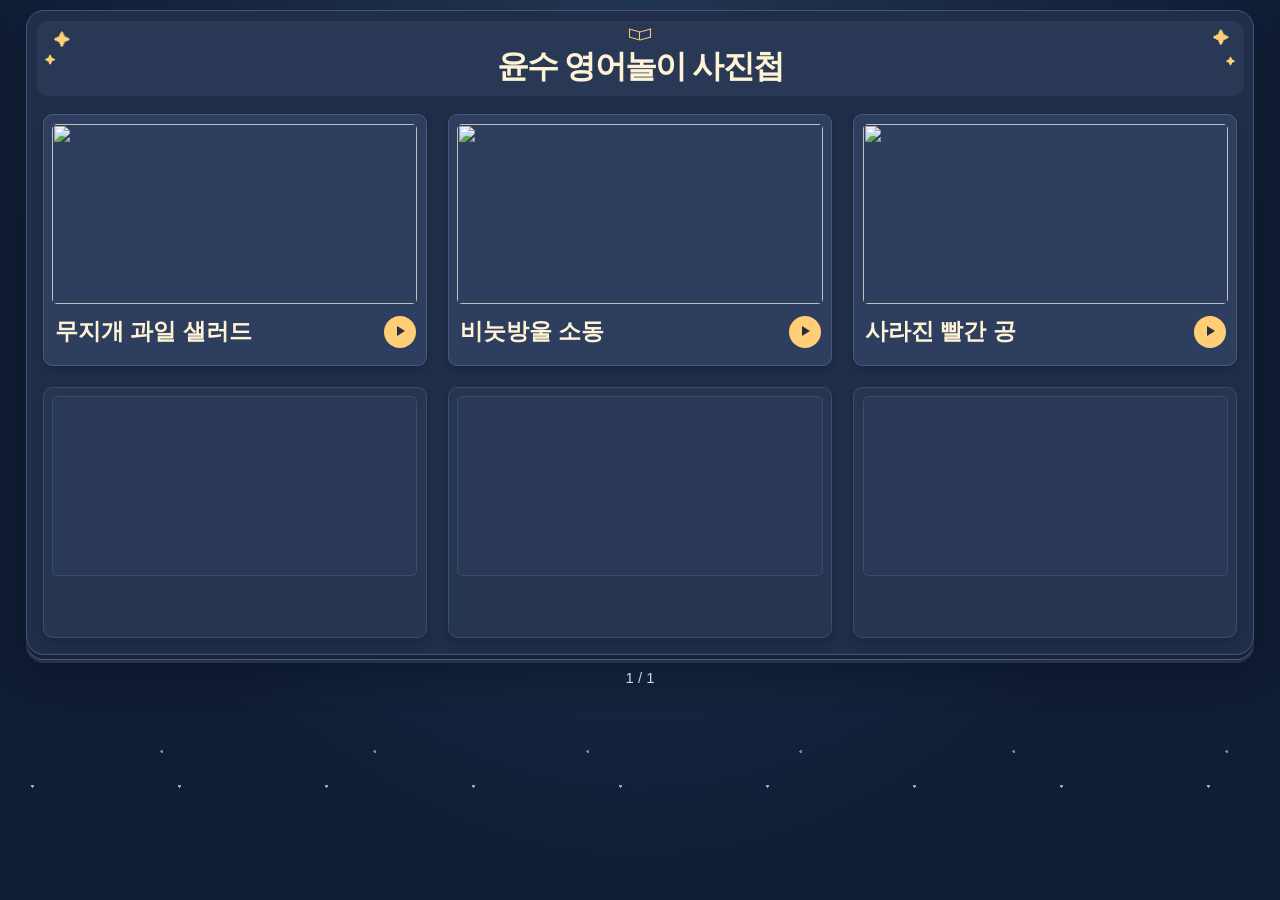
==== web/index.html @ 38b74164 "Stream 1080p album updates and record speech natively on Android" ====
<!doctype html>
<html lang="ko">
<head>
  <meta charset="utf-8">
  <meta name="viewport" content="width=device-width, initial-scale=1, viewport-fit=cover">
  <meta name="theme-color" content="#111d35">
  <title>윤수 영어놀이 사진첩</title>
  <link rel="stylesheet" href="album.css">
  <script defer src="album.js"></script>
</head>
<body>
  <main class="album">
    <div class="leaf">
      <header>
        <span class="star a" aria-hidden="true">✦</span>
        <span class="star b" aria-hidden="true">✦</span>
        <span class="star c" aria-hidden="true">✦</span>
        <span class="star d" aria-hidden="true">✦</span>
        <div class="book" aria-hidden="true"><i></i><i></i></div>
        <h1>윤수 영어놀이 사진첩</h1>
      </header>
      <div class="sheets" id="sheets" aria-label="사진첩 페이지"></div>
    </div>
    <nav class="pager" aria-label="사진첩 페이지 이동">
      <button id="previous" type="button" aria-label="이전 페이지" hidden>‹</button>
      <p id="counter" aria-live="polite"></p>
      <button id="next-page" type="button" aria-label="다음 페이지" hidden>›</button>
      <p class="swipe" id="swipe" hidden>옆으로 밀어서 넘겨요</p>
    </nav>
    <p id="update-note" role="status" hidden></p>
  </main>
</body>
</html>
---- web/album.css ----
/* Generated using AppDeploy UI skill */
:root {
  color-scheme: dark;
  font-family: Nunito, "Noto Sans KR", "Apple SD Gothic Neo", "Malgun Gothic", sans-serif;
  color: #fff3d5;
  background: #111d35;
  --night: #111d35;
  --paper: #212e49;
  --card: #2e3e5e;
  --edge: #435676;
  --gold: #ffce77;
  --muted: #c9d3ec;
}
* { box-sizing: border-box; }
[hidden] { display: none !important; }
body {
  margin: 0;
  min-height: 100vh;
  background:
    radial-gradient(1.5px 1.5px at 22% 16%, #91a5ce 95%, transparent 100%) 0 0/147px 189px,
    radial-gradient(1.5px 1.5px at 76% 74%, #6e83af 95%, transparent 100%) 0 0/213px 201px,
    radial-gradient(ellipse at 50% 6%, #233855, #111d35 70%);
}
.album {
  width: min(100%, 40rem);
  margin: 0 auto;
  padding: clamp(.7rem, 3vw, 1.45rem) clamp(.7rem, 3vw, 1.5rem) .7rem;
}
.leaf {
  background: var(--paper);
  border: 1px solid var(--edge);
  border-radius: 1.12rem;
  overflow: hidden;
  box-shadow: 0 4px #18223a, 0 5px #495a74, 0 8px #25334a, 0 20px 35px #03081555;
}
header {
  position: relative;
  margin: .62rem .62rem .12rem;
  padding: .78rem 1.45rem .88rem;
  background: #293855;
  border-radius: .7rem;
  text-align: center;
}
h1 {
  position: relative;
  margin: .5rem 0 0;
  font-weight: 850;
  font-size: clamp(1.12rem, 5.35vw, 2rem);
  letter-spacing: -.055em;
  line-height: 1.18;
}
.star { color: var(--gold); position: absolute; font-size: clamp(.65rem, 2.8vw, 1.05rem); }
.star.a { top: .64rem; left: 1.1rem; }
.star.b { top: 2.1rem; left: .55rem; font-size: .68rem; }
.star.c { top: .5rem; right: .85rem; }
.star.d { top: 2.2rem; right: .5rem; font-size: .6rem; }
.book { height: .75rem; display: flex; align-items: center; justify-content: center; }
.book i {
  display: block;
  height: .58rem;
  width: .67rem;
  border: 1.5px solid var(--gold);
  transform: skewY(15deg);
}
.book i+i { transform: skewY(-15deg); border-inline-start: 0; }
.sheets {
  display: flex;
  overflow-x: auto;
  scroll-snap-type: x mandatory;
  overscroll-behavior-x: contain;
  scrollbar-width: none;
}
.sheets::-webkit-scrollbar { display: none; }
.sheet {
  width: 100%;
  flex: 0 0 100%;
  scroll-snap-align: start;
  display: grid;
  grid-template-columns: repeat(2, minmax(0, 1fr));
  gap: clamp(.5rem, 2.4vw, .98rem);
  padding: .72rem .68rem .94rem;
}
.card {
  display: flex;
  flex-direction: column;
  min-width: 0;
  padding: .32rem;
  gap: .12rem;
  border-radius: .58rem;
  border: 1px solid #485a7a;
  background: var(--card);
  box-shadow: 0 4px 9px #0c152950;
  color: #fff3d5;
  text-decoration: none;
  -webkit-tap-highlight-color: transparent;
}
a.card:focus-visible, button:focus-visible { outline: 3px solid var(--gold); outline-offset: 2px; }
a.card:active { background: #425474; }
.card img, .empty div {
  display: block;
  width: 100%;
  aspect-ratio: 16 / 9;
  object-fit: cover;
  border-radius: .32rem;
}
.label {
  padding: .25rem .1rem .16rem .15rem;
  display: grid;
  grid-template-columns: minmax(0, 1fr) auto;
  align-items: center;
  gap: .25rem;
  font-size: clamp(.73rem, 3.35vw, 1.02rem);
  line-height: 1.18;
  font-weight: 800;
  word-break: keep-all;
  min-height: 2.38rem;
}
.play-icon {
  position: relative;
  border-radius: 100%;
  width: 1.48rem;
  height: 1.48rem;
  background: var(--gold);
}
.play-icon::after {
  content: "";
  position: absolute;
  left: 41%;
  top: 32%;
  border-block: .27rem solid transparent;
  border-inline-start: .41rem solid #232d45;
}
.empty { background: #263650; border-color: #3c4d6a; min-height: 100%; }
.empty div {
  background: #293957;
  border: 1px solid #3a4c6a;
}
.pager {
  display: grid;
  grid-template-columns: 3rem 1fr 3rem;
  grid-template-rows: minmax(1rem, auto);
  justify-items: center;
  align-items: center;
  margin: .65rem .5rem 0;
}
.pager button {
  width: 44px; height: 44px; border-radius: 50%;
  background: var(--gold); color: var(--night);
  border: 1px solid #8c6e45; font-size: 1.6rem;
  cursor: pointer;
}
.pager button:disabled { background: var(--card); color: var(--muted); border-color: var(--edge); cursor: default; }
#previous { grid-column: 1; grid-row: 1; }
#next-page { grid-column: 3; grid-row: 1; }
#counter { grid-column: 2; grid-row: 1; color: var(--muted); margin: .2rem 0; font-size: .93rem; }
.swipe { grid-column: 2; color: var(--muted); font-size: .8rem; margin: 0; text-align: center; }
.empty::after {
  content: "";
  min-height: 2.38rem;
}
/* On a tablet, let the six photos fill the page in either orientation. */
@media (min-width: 660px) {
  .album { width: min(100%, 80rem); padding: clamp(.85rem, 2vw, 2rem); }
  .sheet { padding: 1rem; gap: clamp(.75rem, 1.6vw, 1.5rem); }
  .card { padding: .55rem; }
  .label { font-size: clamp(1rem, 2.2vw, 1.46rem); min-height: 3.15rem; }
  .empty::after { min-height: 3.15rem; }
  .play-icon { width: 2rem; height: 2rem; }
  .play-icon::after { border-block-width: .36rem; border-inline-start-width: .56rem; }
}
@media (orientation: landscape) and (min-width: 660px) {
  .sheet { grid-template-columns: repeat(3,minmax(0,1fr)); }
  .album { width: min(100%, 92rem); padding: .6rem clamp(.6rem, 2vw, 1.65rem); }
  header { padding: .48rem 2rem .65rem; }
  .card img, .empty div { height: min(20dvh, 14rem); aspect-ratio: auto; }
  .pager { margin-top: .7rem; }
}
#update-note { color: var(--muted); min-height: 1rem; margin: .1rem 0; font-size: .81rem; text-align: center; }
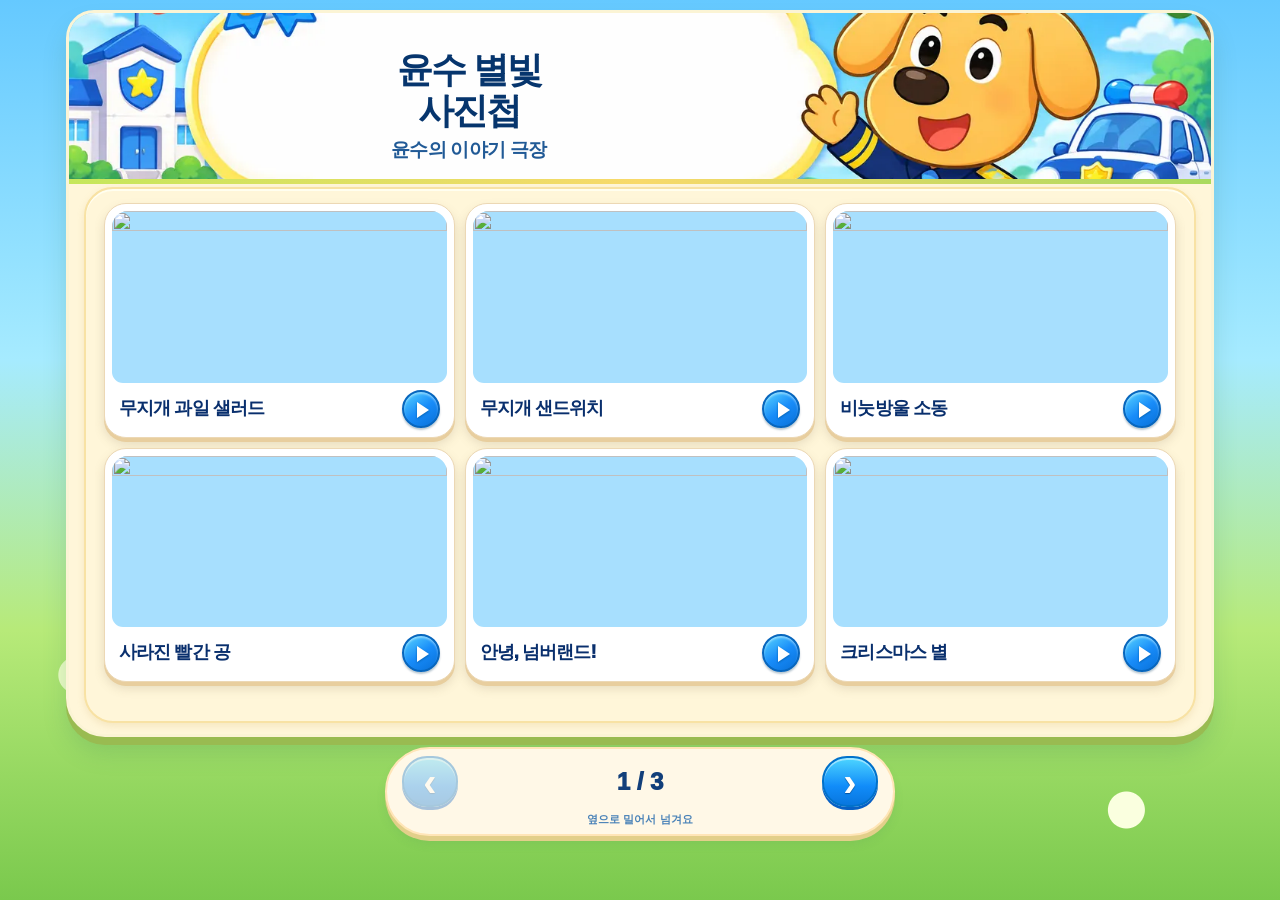
==== commit 98df343b: "Apply approved bright police-dog album UI, preserve existing video covers and episode links" ====
--- a/web/index.html
+++ b/web/index.html
@@ -2,24 +2,19 @@
 <html lang="ko">
 <head>
   <meta charset="utf-8">
-  <meta name="viewport" content="width=device-width, initial-scale=1, viewport-fit=cover">
-  <meta name="theme-color" content="#111d35">
-  <title>윤수 영어놀이 사진첩</title>
+  <meta name="viewport" content="width=device-width,initial-scale=1,viewport-fit=cover">
+  <meta name="theme-color" content="#75cef9">
+  <title>윤수 별빛 사진첩</title>
   <link rel="stylesheet" href="album.css">
   <script defer src="album.js"></script>
 </head>
 <body>
   <main class="album">
     <div class="leaf">
-      <header>
-        <span class="star a" aria-hidden="true">✦</span>
-        <span class="star b" aria-hidden="true">✦</span>
-        <span class="star c" aria-hidden="true">✦</span>
-        <span class="star d" aria-hidden="true">✦</span>
-        <div class="book" aria-hidden="true"><i></i><i></i></div>
-        <h1>윤수 영어놀이 사진첩</h1>
+      <header aria-label="윤수 별빛 사진첩">
+        <div class="brand-copy"><h1>윤수 별빛<br>사진첩</h1><span class="subline">윤수의 이야기 극장</span></div>
       </header>
-      <div class="sheets" id="sheets" aria-label="사진첩 페이지"></div>
+      <div class="board"><div class="sheets" id="sheets" aria-label="사진첩 페이지"></div></div>
     </div>
     <nav class="pager" aria-label="사진첩 페이지 이동">
       <button id="previous" type="button" aria-label="이전 페이지" hidden>‹</button>
--- a/web/album.css
+++ b/web/album.css
@@ -1,178 +1,130 @@
-/* Generated using AppDeploy UI skill */
+
+/* 윤수 별빛 사진첩 - 승인 시안 1, 기존 cover.jpg 그대로 사용 */
 :root {
-  color-scheme: dark;
-  font-family: Nunito, "Noto Sans KR", "Apple SD Gothic Neo", "Malgun Gothic", sans-serif;
-  color: #fff3d5;
-  background: #111d35;
-  --night: #111d35;
-  --paper: #212e49;
-  --card: #2e3e5e;
-  --edge: #435676;
-  --gold: #ffce77;
-  --muted: #c9d3ec;
+  font-family:"Pretendard","Noto Sans KR","Apple SD Gothic Neo","Malgun Gothic",sans-serif;
+  color:#0a3675; background:#80d6ff;
+  --blue:#0689ee; --blue-dark:#045ab9; --cream:#fff8df; --gold:#ffc647;
 }
-* { box-sizing: border-box; }
-[hidden] { display: none !important; }
+* { box-sizing:border-box; }
+[hidden] {display:none!important;}
+html {background:#75cef9;}
 body {
-  margin: 0;
-  min-height: 100vh;
+  margin:0; min-height:100dvh;
   background:
-    radial-gradient(1.5px 1.5px at 22% 16%, #91a5ce 95%, transparent 100%) 0 0/147px 189px,
-    radial-gradient(1.5px 1.5px at 76% 74%, #6e83af 95%, transparent 100%) 0 0/213px 201px,
-    radial-gradient(ellipse at 50% 6%, #233855, #111d35 70%);
+    radial-gradient(circle at 6% 75%,#e9fbc3 0 18px,transparent 19px),
+    radial-gradient(circle at 88% 90%,#faffdf 0 18px,transparent 19px),
+    linear-gradient(to bottom,#65c9ff 0%,#a6ebff 40%,#b7ea79 70%,#7ac94d 100%);
+  background-attachment:fixed;
 }
-.album {
-  width: min(100%, 40rem);
-  margin: 0 auto;
-  padding: clamp(.7rem, 3vw, 1.45rem) clamp(.7rem, 3vw, 1.5rem) .7rem;
-}
+.album { width:min(100%,680px); margin:auto; padding:12px 10px 18px; }
 .leaf {
-  background: var(--paper);
-  border: 1px solid var(--edge);
-  border-radius: 1.12rem;
-  overflow: hidden;
-  box-shadow: 0 4px #18223a, 0 5px #495a74, 0 8px #25334a, 0 20px 35px #03081555;
+  overflow:hidden;
+  border-radius:27px 27px 38px 38px;
+  border:3px solid #fbf4d5;
+  box-shadow:0 8px 0 #99bb51,0 16px 23px #367d5b33;
+  background:#fff6d9;
 }
 header {
-  position: relative;
-  margin: .62rem .62rem .12rem;
-  padding: .78rem 1.45rem .88rem;
-  background: #293855;
-  border-radius: .7rem;
-  text-align: center;
+  position:relative; height:clamp(153px,44vw,252px);
+  background-color:#72cdff;
+  background-image:url("[data-uri]");
+  background-repeat:no-repeat; background-position:center 53%; background-size:cover;
+  isolation:isolate;
 }
-h1 {
-  position: relative;
-  margin: .5rem 0 0;
-  font-weight: 850;
-  font-size: clamp(1.12rem, 5.35vw, 2rem);
-  letter-spacing: -.055em;
-  line-height: 1.18;
+header::after {
+  content:""; position:absolute; inset:auto 0 0; height:5px;
+  background:linear-gradient(90deg,#c5e75b,#f8d96a,#a9da5e);
 }
-.star { color: var(--gold); position: absolute; font-size: clamp(.65rem, 2.8vw, 1.05rem); }
-.star.a { top: .64rem; left: 1.1rem; }
-.star.b { top: 2.1rem; left: .55rem; font-size: .68rem; }
-.star.c { top: .5rem; right: .85rem; }
-.star.d { top: 2.2rem; right: .5rem; font-size: .6rem; }
-.book { height: .75rem; display: flex; align-items: center; justify-content: center; }
-.book i {
-  display: block;
-  height: .58rem;
-  width: .67rem;
-  border: 1.5px solid var(--gold);
-  transform: skewY(15deg);
+header .brand-copy {
+  position:absolute; left:7%; width:60%; top:41%; transform:translateY(-38%);
+  text-align:center;
 }
-.book i+i { transform: skewY(-15deg); border-inline-start: 0; }
-.sheets {
-  display: flex;
-  overflow-x: auto;
-  scroll-snap-type: x mandatory;
-  overscroll-behavior-x: contain;
-  scrollbar-width: none;
+h1 { margin:0; letter-spacing:-.055em; font-size:clamp(19px,5.15vw,35px);
+  line-height:1.14; color:#06356d; font-weight:950;
+  text-shadow:0 2px 0 #ffffffa8; word-break:keep-all;
 }
-.sheets::-webkit-scrollbar { display: none; }
-.sheet {
-  width: 100%;
-  flex: 0 0 100%;
-  scroll-snap-align: start;
-  display: grid;
-  grid-template-columns: repeat(2, minmax(0, 1fr));
-  gap: clamp(.5rem, 2.4vw, .98rem);
-  padding: .72rem .68rem .94rem;
+.subline {display:block; color:#215a96; font-weight:850; font-size:clamp(10px,2.3vw,17px); margin-top:6px; letter-spacing:-.04em;}
+.board {
+  background:#fff6d9;
+  border:2px solid #f8e2a4;
+  border-radius:29px;
+  margin:5px 7px 7px; padding:7px;
+  box-shadow: inset 0 2px 0 #fffef0, 0 3px 7px #cfaf6536;
 }
-.card {
-  display: flex;
-  flex-direction: column;
-  min-width: 0;
-  padding: .32rem;
-  gap: .12rem;
-  border-radius: .58rem;
-  border: 1px solid #485a7a;
-  background: var(--card);
-  box-shadow: 0 4px 9px #0c152950;
-  color: #fff3d5;
-  text-decoration: none;
-  -webkit-tap-highlight-color: transparent;
+.sheets {display:flex; overflow-x:auto; scroll-snap-type:x mandatory;
+  overscroll-behavior-x:contain; scrollbar-width:none; -webkit-overflow-scrolling:touch;
 }
-a.card:focus-visible, button:focus-visible { outline: 3px solid var(--gold); outline-offset: 2px; }
-a.card:active { background: #425474; }
-.card img, .empty div {
-  display: block;
-  width: 100%;
-  aspect-ratio: 16 / 9;
-  object-fit: cover;
-  border-radius: .32rem;
+.sheets::-webkit-scrollbar {display:none;}
+.sheet { width:100%; flex:0 0 100%; scroll-snap-align:start;
+  display:grid; grid-template-columns:repeat(2,minmax(0,1fr));
+  gap:10px; padding:6px 4px 10px; align-content:start;
 }
-.label {
-  padding: .25rem .1rem .16rem .15rem;
-  display: grid;
-  grid-template-columns: minmax(0, 1fr) auto;
-  align-items: center;
-  gap: .25rem;
-  font-size: clamp(.73rem, 3.35vw, 1.02rem);
-  line-height: 1.18;
-  font-weight: 800;
-  word-break: keep-all;
-  min-height: 2.38rem;
+.card { min-width:0; display:flex; flex-direction:column; overflow:hidden;
+  text-decoration:none; background:#fff; color:#092f6d;
+  padding:5px; border:1px solid #ecd8b5; border-radius:20px;
+  box-shadow:0 4px 0 #e8ce9e,0 6px 11px #796a4c33;
+  -webkit-tap-highlight-color:transparent;
 }
-.play-icon {
-  position: relative;
-  border-radius: 100%;
-  width: 1.48rem;
-  height: 1.48rem;
-  background: var(--gold);
+.card:active { transform:translateY(2px); box-shadow:0 2px 0 #e8ce9e; }
+.card:focus-visible, .pager button:focus-visible {outline:3px solid #087cf1; outline-offset:3px;}
+.card img,.card .missing { width:100%; aspect-ratio:16/9; object-fit:cover;
+  border-radius:15px 15px 10px 10px; display:block; background:#a7dffe;
 }
-.play-icon::after {
-  content: "";
-  position: absolute;
-  left: 41%;
-  top: 32%;
-  border-block: .27rem solid transparent;
-  border-inline-start: .41rem solid #232d45;
+.label { display:grid; grid-template-columns:minmax(0,1fr) 31px;
+  align-items:center; min-height:42px; gap:3px; padding:3px 0 0 3px;
+  font-weight:950; line-height:1.2; font-size:clamp(12px,3.5vw,17px);
+  letter-spacing:-.05em; word-break:keep-all;
 }
-.empty { background: #263650; border-color: #3c4d6a; min-height: 100%; }
-.empty div {
-  background: #293957;
-  border: 1px solid #3a4c6a;
+.label span:first-child {display:block; overflow-wrap:anywhere;}
+.play-icon { width:30px; height:30px; display:block; border-radius:100%; position:relative;
+  background:linear-gradient(145deg,#59d5ff 0%,#188cf9 52%,#0870d8 100%);
+  border:2px solid #0866bd; box-shadow:0 2px 2px #00375d48,inset 0 2px 2px #e2faff75;
 }
-.pager {
-  display: grid;
-  grid-template-columns: 3rem 1fr 3rem;
-  grid-template-rows: minmax(1rem, auto);
-  justify-items: center;
-  align-items: center;
-  margin: .65rem .5rem 0;
+.play-icon::after {content:""; position:absolute; left:40%; top:30%;
+  border-top:6px solid transparent; border-bottom:6px solid transparent;
+  border-left:9px solid white; filter:drop-shadow(0 1px 1px #0361b1);
 }
-.pager button {
-  width: 44px; height: 44px; border-radius: 50%;
-  background: var(--gold); color: var(--night);
-  border: 1px solid #8c6e45; font-size: 1.6rem;
-  cursor: pointer;
+.card.empty {background:#fff9e7; border:2px dashed #eccb88; box-shadow:none; opacity:.65;}
+.card.empty>div {width:100%; aspect-ratio:16/9; border-radius:14px;
+  background:repeating-linear-gradient(-45deg,#faefd1 0 12px,#fff9e5 12px 24px);
 }
-.pager button:disabled { background: var(--card); color: var(--muted); border-color: var(--edge); cursor: default; }
-#previous { grid-column: 1; grid-row: 1; }
-#next-page { grid-column: 3; grid-row: 1; }
-#counter { grid-column: 2; grid-row: 1; color: var(--muted); margin: .2rem 0; font-size: .93rem; }
-.swipe { grid-column: 2; color: var(--muted); font-size: .8rem; margin: 0; text-align: center; }
-.empty::after {
-  content: "";
-  min-height: 2.38rem;
+.card.empty::after {content:"새로운 이야기 준비 중"; color:#ac8952; text-align:center;
+  font-size:clamp(10px,2.6vw,15px); font-weight:750; min-height:42px; display:grid; place-items:center;
 }
-/* On a tablet, let the six photos fill the page in either orientation. */
-@media (min-width: 660px) {
-  .album { width: min(100%, 80rem); padding: clamp(.85rem, 2vw, 2rem); }
-  .sheet { padding: 1rem; gap: clamp(.75rem, 1.6vw, 1.5rem); }
-  .card { padding: .55rem; }
-  .label { font-size: clamp(1rem, 2.2vw, 1.46rem); min-height: 3.15rem; }
-  .empty::after { min-height: 3.15rem; }
-  .play-icon { width: 2rem; height: 2rem; }
-  .play-icon::after { border-block-width: .36rem; border-inline-start-width: .56rem; }
+.pager {display:grid; grid-template-columns:70px 1fr 70px; align-items:center; justify-items:center;
+  max-width:510px; margin:13px auto 0; padding:7px 8px;
+  background:#fff8e7; border:2px solid #ffe5b7; border-radius:999px;
+  box-shadow:0 5px 0 #e2cf8a,0 8px 10px #4f8e5b24;
 }
-@media (orientation: landscape) and (min-width: 660px) {
-  .sheet { grid-template-columns: repeat(3,minmax(0,1fr)); }
-  .album { width: min(100%, 92rem); padding: .6rem clamp(.6rem, 2vw, 1.65rem); }
-  header { padding: .48rem 2rem .65rem; }
-  .card img, .empty div { height: min(20dvh, 14rem); aspect-ratio: auto; }
-  .pager { margin-top: .7rem; }
+.pager button { width:56px;height:51px; border-radius:25px; border:2px solid #0071cb;
+  background:linear-gradient(#4dd5ff,#118cf9 60%,#0876de);
+  color:white; font-size:40px; font-weight:900; line-height:.7;
+  cursor:pointer; box-shadow:inset 0 2px #ffffff75,0 3px 0 #0760c5;
+  text-shadow:0 1px 1px #07549d;
 }
-#update-note { color: var(--muted); min-height: 1rem; margin: .1rem 0; font-size: .81rem; text-align: center; }
+.pager button:disabled {opacity:.35; cursor:default;}
+#previous{grid-column:1;grid-row:1;} #next-page{grid-column:3;grid-row:1;}
+#counter {grid-column:2;grid-row:1; color:#123f7a; font-weight:950;
+  font-size:clamp(17px,4.2vw,24px); margin:0;}
+.swipe {grid-column:2;grid-row:2; color:#4b83b8; font-size:11px; margin:5px 0 0; font-weight:750;}
+#update-note {margin:8px auto; font-size:13px; text-align:center; color:#124f88;}
+@media(min-width:660px){
+ .album{width:min(100%,1180px);padding:10px 16px 18px;}
+ .leaf{border-radius:28px 28px 39px 39px;}
+ header{height:clamp(174px,21vw,265px);background-position:center 53%;}
+ header .brand-copy {left:9%; width:53%;top:42%;}
+ h1{font-size:clamp(27px,3.8vw,46px);} .subline{font-size:clamp(13px,1.5vw,20px);}
+ .sheet{gap:clamp(10px,1.25vw,18px);padding:9px;}
+ .board{margin:5px 15px 11px;padding:8px 12px;}
+ .card{padding:7px;border-radius:22px;} .card img{border-radius:16px 16px 11px 11px;}
+ .label{min-height:49px;grid-template-columns:minmax(0,1fr) 42px;font-size:clamp(15px,1.8vw,21px);padding:7px 3px 2px 7px;}
+ .play-icon{width:38px;height:38px;} .play-icon::after{border-top-width:8px;border-bottom-width:8px;border-left-width:12px;}
+}
+@media(min-width:660px) and (orientation:landscape){
+ header{height:clamp(120px,19dvh,190px);background-position:center 54%;}
+ header .brand-copy{left:9%;width:52%;top:46%;} h1{font-size:clamp(25px,3vw,36px);}
+ .sheet{grid-template-columns:repeat(3,minmax(0,1fr));gap:10px;}
+ .card img{aspect-ratio:16/8.2;} .label{min-height:36px;font-size:clamp(14px,1.5vw,18px);}
+ .board{padding:5px 9px;margin-top:3px;} .pager{margin-top:10px;}
+}
+@media(prefers-reduced-motion:reduce){*{scroll-behavior:auto!important;transition:none!important;}}
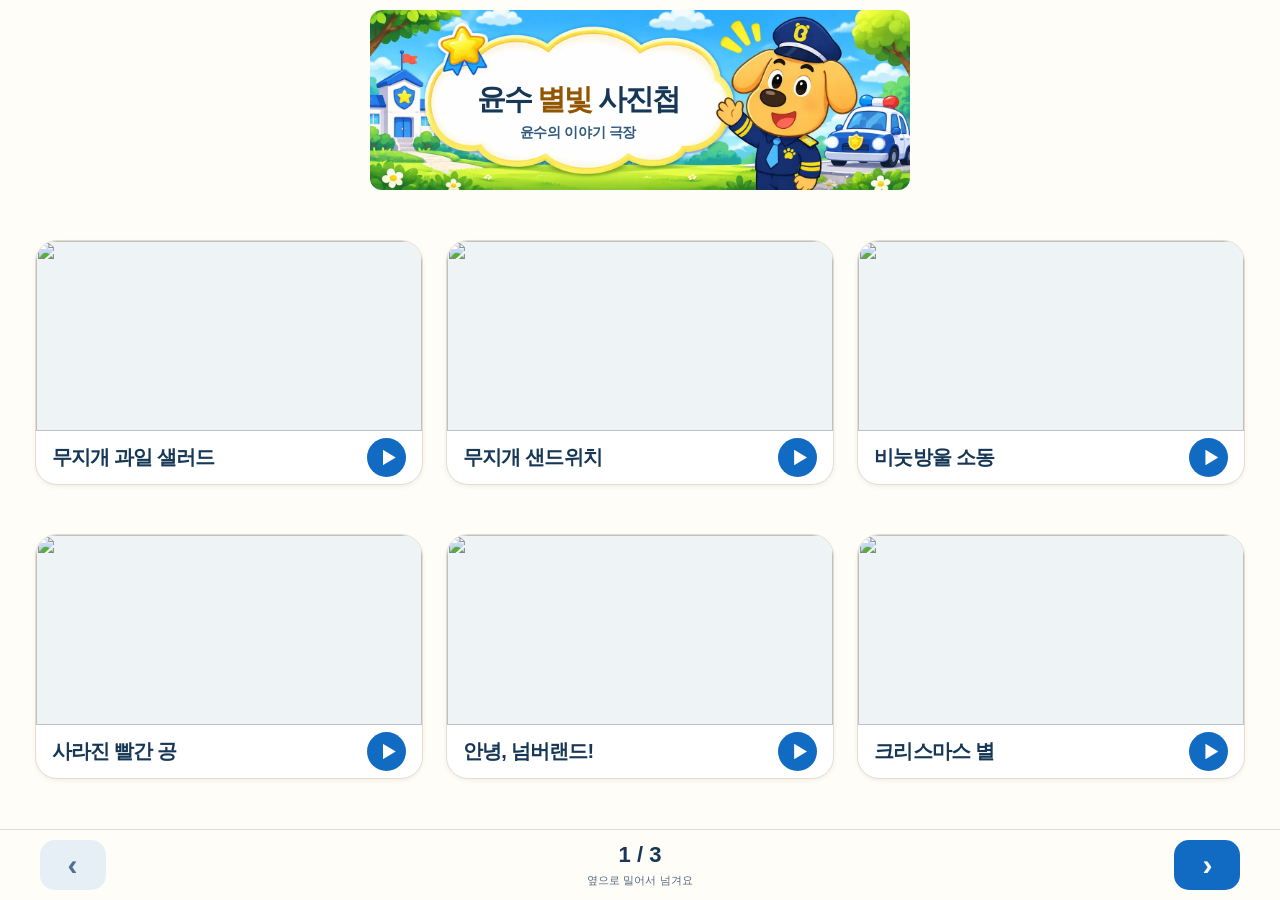
==== commit 20d199cc: "Polish full-screen album and serve the uncropped banner in the Android content bundle" ====
--- a/web/index.html
+++ b/web/index.html
@@ -3,7 +3,7 @@
 <head>
   <meta charset="utf-8">
   <meta name="viewport" content="width=device-width,initial-scale=1,viewport-fit=cover">
-  <meta name="theme-color" content="#75cef9">
+  <meta name="theme-color" content="#fffdf7">
   <title>윤수 별빛 사진첩</title>
   <link rel="stylesheet" href="album.css">
   <script defer src="album.js"></script>
@@ -12,7 +12,13 @@
   <main class="album">
     <div class="leaf">
       <header aria-label="윤수 별빛 사진첩">
-        <div class="brand-copy"><h1>윤수 별빛<br>사진첩</h1><span class="subline">윤수의 이야기 극장</span></div>
+        <div class="banner">
+          <img src="album-banner.jpg" alt="" width="1500" height="500">
+          <div class="brand-copy">
+            <h1>윤수 <em>별빛</em> 사진첩</h1>
+            <span class="subline">윤수의 이야기 극장</span>
+          </div>
+        </div>
       </header>
       <div class="board"><div class="sheets" id="sheets" aria-label="사진첩 페이지"></div></div>
     </div>
--- a/web/album.css
+++ b/web/album.css
@@ -1,130 +1,186 @@
+/* Generated using AppDeploy UI skill */
+:root {
+  font-family: "Noto Sans KR", "Noto Sans CJK KR", "Apple SD Gothic Neo", sans-serif;
+  color: #163755;
+  background: #fffdf7;
+  --paper: #fffdf7;
+  --ink: #163755;
+  --blue: #126bc2;
+  --line: #e4ddcf;
+  --gutter: clamp(12px, 2.7vw, 36px);
+}
+* { box-sizing: border-box; }
+[hidden] { display: none !important; }
+body { margin: 0; }
+.album {
+  display: flex;
+  flex-direction: column;
+  width: 100%;
+  min-height: 100vh;
+  min-height: 100dvh;
+}
+.leaf { flex: 1; display: flex; flex-direction: column; min-width: 0; }
+header { padding: 10px var(--gutter) 0; }
+.banner {
+  position: relative;
+  width: min(100%, 900px);
+  margin-inline: auto;
+  container-type: inline-size;
+}
+.banner img { display: block; width: 100%; height: auto; border-radius: 12px; }
+.brand-copy {
+  position: absolute;
+  inset: 29% auto 15% 12%;
+  width: 53%;
+  display: grid;
+  place-content: center;
+  text-align: center;
+}
+h1 {
+  margin: 0;
+  color: var(--ink);
+  font-size: clamp(15px, 4.55vw, 36px);
+  font-size: clamp(13px, 5.4cqw, 42px);
+  font-weight: 850;
+  letter-spacing: -.065em;
+  line-height: 1.16;
+  white-space: nowrap;
+}
+h1 em { color: #925500; font-style: normal; }
+.subline {
+  margin-top: clamp(2px, 1.2cqw, 10px);
+  color: #325a7e;
+  font-size: clamp(9px, 2.65cqw, 20px);
+  font-weight: 650;
+  letter-spacing: -.025em;
+  white-space: nowrap;
+}
+.board {
+  flex: 1;
+  display: flex;
+  min-width: 0;
+  border-bottom: 1px solid var(--line);
+}
+.sheets {
+  width: 100%;
+  display: flex;
+  overflow-x: auto;
+  scroll-snap-type: x mandatory;
+  overscroll-behavior-x: contain;
+  scrollbar-width: none;
+}
+.sheets::-webkit-scrollbar { display: none; }
+.sheet {
+  flex: 0 0 100%;
+  min-width: 0;
+  scroll-snap-align: start;
+  display: grid;
+  grid-template-columns: repeat(2, minmax(0, 1fr));
+  gap: clamp(10px, 2.4vw, 22px);
+  align-content: space-evenly;
+  padding: clamp(15px, 2.6vw, 30px) var(--gutter);
+}
+.card {
+  min-width: 0;
+  overflow: hidden;
+  display: flex;
+  flex-direction: column;
+  justify-content: flex-start;
+  text-decoration: none;
+  color: var(--ink);
+  background: #fff;
+  border: 1px solid var(--line);
+  border-radius: clamp(12px, 2.3vw, 22px);
+  box-shadow: 0 2px 4px #36301b10;
+  -webkit-tap-highlight-color: transparent;
+}
+a.card:active { background: #edf5fc; }
+a.card:focus-visible, .pager button:focus-visible { outline: 3px solid #1f79d0; outline-offset: 2px; }
+.card img, .empty > div {
+  width: 100%;
+  aspect-ratio: 16/9;
+  display: block;
+  object-fit: contain;
+  background: #eef3f5;
+}
+.label {
+  display: grid;
+  grid-template-columns: minmax(0, 1fr) auto;
+  align-items: center;
+  min-height: clamp(51px, 8.1vw, 65px);
+  gap: 7px;
+  padding: 7px clamp(7px, 1.35vw, 16px);
+  font-size: clamp(12px, 3.48vw, 21px);
+  font-weight: 750;
+  line-height: 1.29;
+  letter-spacing: -.04em;
+  word-break: keep-all;
+  overflow-wrap: anywhere;
+}
+.play-icon {
+  position: relative;
+  width: clamp(27px, 7.25vw, 39px);
+  aspect-ratio: 1;
+  border-radius: 50%;
+  background: var(--blue);
+}
+.play-icon::after {
+  content: "";
+  position: absolute;
+  top: 30%;
+  left: 41%;
+  width: 33%;
+  height: 40%;
+  clip-path: polygon(0 0, 100% 50%, 0 100%);
+  background: #fff;
+}
+.card.empty {
+  background: #fcf8ef;
+  border: 1px dashed #e2d9c8;
+  box-shadow: none;
+}
+.card.empty > div { background: transparent; }
+.card.empty::after { content: ""; min-height: clamp(51px, 8.1vw, 65px); }
+.pager {
+  width: 100%;
+  margin: 0;
+  padding: 10px var(--gutter) max(10px, env(safe-area-inset-bottom));
+  display: grid;
+  grid-template-columns: 62px 1fr 62px;
+  align-items: center;
+  justify-items: center;
+}
+.pager button {
+  width: 58px;
+  height: 50px;
+  border: 0;
+  border-radius: 15px;
+  background: var(--blue);
+  color: #fff;
+  font: 700 30px/1 "Noto Sans CJK KR", sans-serif;
+  cursor: pointer;
+}
+.pager button:disabled { background: #e7eff6; color: #507092; cursor: default; }
+#previous { grid-column: 1; grid-row: 1 / 3; }
+#next-page { grid-column: 3; grid-row: 1 / 3; }
+#counter { grid-column: 2; grid-row: 1; margin: 0; font-size: clamp(16px, 3vw, 22px); font-weight: 800; }
+.swipe { grid-column: 2; grid-row: 2; margin: 1px 0 0; color: #526b80; font-size: 11px; }
+#update-note { margin: 0 0 8px; text-align: center; font-size: 13px; color: #23496b; }
 
-/* 윤수 별빛 사진첩 - 승인 시안 1, 기존 cover.jpg 그대로 사용 */
-:root {
-  font-family:"Pretendard","Noto Sans KR","Apple SD Gothic Neo","Malgun Gothic",sans-serif;
-  color:#0a3675; background:#80d6ff;
-  --blue:#0689ee; --blue-dark:#045ab9; --cream:#fff8df; --gold:#ffc647;
+@media (min-width: 660px) {
+  .pager { grid-template-columns: 76px 1fr 76px; }
+  .pager button { width: 66px; }
 }
-* { box-sizing:border-box; }
-[hidden] {display:none!important;}
-html {background:#75cef9;}
-body {
-  margin:0; min-height:100dvh;
-  background:
-    radial-gradient(circle at 6% 75%,#e9fbc3 0 18px,transparent 19px),
-    radial-gradient(circle at 88% 90%,#faffdf 0 18px,transparent 19px),
-    linear-gradient(to bottom,#65c9ff 0%,#a6ebff 40%,#b7ea79 70%,#7ac94d 100%);
-  background-attachment:fixed;
+@media (min-width: 660px) and (orientation: landscape) {
+  .banner { width: min(100%, 540px, 67dvh); }
+  .sheet {
+    grid-template-columns: repeat(3, minmax(0, 1fr));
+    gap: 12px clamp(12px, 2vw, 23px);
+    align-content: space-evenly;
+    padding-top: 13px;
+    padding-bottom: 13px;
+  }
+  .card img, .empty > div { height: clamp(85px, calc((100dvh - 340px)/2), 190px); aspect-ratio: auto; }
+  .label, .card.empty::after { min-height: 49px; }
+  .label { font-size: clamp(14px, 1.75vw, 20px); }
 }
-.album { width:min(100%,680px); margin:auto; padding:12px 10px 18px; }
-.leaf {
-  overflow:hidden;
-  border-radius:27px 27px 38px 38px;
-  border:3px solid #fbf4d5;
-  box-shadow:0 8px 0 #99bb51,0 16px 23px #367d5b33;
-  background:#fff6d9;
-}
-header {
-  position:relative; height:clamp(153px,44vw,252px);
-  background-color:#72cdff;
-  background-image:url("[data-uri]");
-  background-repeat:no-repeat; background-position:center 53%; background-size:cover;
-  isolation:isolate;
-}
-header::after {
-  content:""; position:absolute; inset:auto 0 0; height:5px;
-  background:linear-gradient(90deg,#c5e75b,#f8d96a,#a9da5e);
-}
-header .brand-copy {
-  position:absolute; left:7%; width:60%; top:41%; transform:translateY(-38%);
-  text-align:center;
-}
-h1 { margin:0; letter-spacing:-.055em; font-size:clamp(19px,5.15vw,35px);
-  line-height:1.14; color:#06356d; font-weight:950;
-  text-shadow:0 2px 0 #ffffffa8; word-break:keep-all;
-}
-.subline {display:block; color:#215a96; font-weight:850; font-size:clamp(10px,2.3vw,17px); margin-top:6px; letter-spacing:-.04em;}
-.board {
-  background:#fff6d9;
-  border:2px solid #f8e2a4;
-  border-radius:29px;
-  margin:5px 7px 7px; padding:7px;
-  box-shadow: inset 0 2px 0 #fffef0, 0 3px 7px #cfaf6536;
-}
-.sheets {display:flex; overflow-x:auto; scroll-snap-type:x mandatory;
-  overscroll-behavior-x:contain; scrollbar-width:none; -webkit-overflow-scrolling:touch;
-}
-.sheets::-webkit-scrollbar {display:none;}
-.sheet { width:100%; flex:0 0 100%; scroll-snap-align:start;
-  display:grid; grid-template-columns:repeat(2,minmax(0,1fr));
-  gap:10px; padding:6px 4px 10px; align-content:start;
-}
-.card { min-width:0; display:flex; flex-direction:column; overflow:hidden;
-  text-decoration:none; background:#fff; color:#092f6d;
-  padding:5px; border:1px solid #ecd8b5; border-radius:20px;
-  box-shadow:0 4px 0 #e8ce9e,0 6px 11px #796a4c33;
-  -webkit-tap-highlight-color:transparent;
-}
-.card:active { transform:translateY(2px); box-shadow:0 2px 0 #e8ce9e; }
-.card:focus-visible, .pager button:focus-visible {outline:3px solid #087cf1; outline-offset:3px;}
-.card img,.card .missing { width:100%; aspect-ratio:16/9; object-fit:cover;
-  border-radius:15px 15px 10px 10px; display:block; background:#a7dffe;
-}
-.label { display:grid; grid-template-columns:minmax(0,1fr) 31px;
-  align-items:center; min-height:42px; gap:3px; padding:3px 0 0 3px;
-  font-weight:950; line-height:1.2; font-size:clamp(12px,3.5vw,17px);
-  letter-spacing:-.05em; word-break:keep-all;
-}
-.label span:first-child {display:block; overflow-wrap:anywhere;}
-.play-icon { width:30px; height:30px; display:block; border-radius:100%; position:relative;
-  background:linear-gradient(145deg,#59d5ff 0%,#188cf9 52%,#0870d8 100%);
-  border:2px solid #0866bd; box-shadow:0 2px 2px #00375d48,inset 0 2px 2px #e2faff75;
-}
-.play-icon::after {content:""; position:absolute; left:40%; top:30%;
-  border-top:6px solid transparent; border-bottom:6px solid transparent;
-  border-left:9px solid white; filter:drop-shadow(0 1px 1px #0361b1);
-}
-.card.empty {background:#fff9e7; border:2px dashed #eccb88; box-shadow:none; opacity:.65;}
-.card.empty>div {width:100%; aspect-ratio:16/9; border-radius:14px;
-  background:repeating-linear-gradient(-45deg,#faefd1 0 12px,#fff9e5 12px 24px);
-}
-.card.empty::after {content:"새로운 이야기 준비 중"; color:#ac8952; text-align:center;
-  font-size:clamp(10px,2.6vw,15px); font-weight:750; min-height:42px; display:grid; place-items:center;
-}
-.pager {display:grid; grid-template-columns:70px 1fr 70px; align-items:center; justify-items:center;
-  max-width:510px; margin:13px auto 0; padding:7px 8px;
-  background:#fff8e7; border:2px solid #ffe5b7; border-radius:999px;
-  box-shadow:0 5px 0 #e2cf8a,0 8px 10px #4f8e5b24;
-}
-.pager button { width:56px;height:51px; border-radius:25px; border:2px solid #0071cb;
-  background:linear-gradient(#4dd5ff,#118cf9 60%,#0876de);
-  color:white; font-size:40px; font-weight:900; line-height:.7;
-  cursor:pointer; box-shadow:inset 0 2px #ffffff75,0 3px 0 #0760c5;
-  text-shadow:0 1px 1px #07549d;
-}
-.pager button:disabled {opacity:.35; cursor:default;}
-#previous{grid-column:1;grid-row:1;} #next-page{grid-column:3;grid-row:1;}
-#counter {grid-column:2;grid-row:1; color:#123f7a; font-weight:950;
-  font-size:clamp(17px,4.2vw,24px); margin:0;}
-.swipe {grid-column:2;grid-row:2; color:#4b83b8; font-size:11px; margin:5px 0 0; font-weight:750;}
-#update-note {margin:8px auto; font-size:13px; text-align:center; color:#124f88;}
-@media(min-width:660px){
- .album{width:min(100%,1180px);padding:10px 16px 18px;}
- .leaf{border-radius:28px 28px 39px 39px;}
- header{height:clamp(174px,21vw,265px);background-position:center 53%;}
- header .brand-copy {left:9%; width:53%;top:42%;}
- h1{font-size:clamp(27px,3.8vw,46px);} .subline{font-size:clamp(13px,1.5vw,20px);}
- .sheet{gap:clamp(10px,1.25vw,18px);padding:9px;}
- .board{margin:5px 15px 11px;padding:8px 12px;}
- .card{padding:7px;border-radius:22px;} .card img{border-radius:16px 16px 11px 11px;}
- .label{min-height:49px;grid-template-columns:minmax(0,1fr) 42px;font-size:clamp(15px,1.8vw,21px);padding:7px 3px 2px 7px;}
- .play-icon{width:38px;height:38px;} .play-icon::after{border-top-width:8px;border-bottom-width:8px;border-left-width:12px;}
-}
-@media(min-width:660px) and (orientation:landscape){
- header{height:clamp(120px,19dvh,190px);background-position:center 54%;}
- header .brand-copy{left:9%;width:52%;top:46%;} h1{font-size:clamp(25px,3vw,36px);}
- .sheet{grid-template-columns:repeat(3,minmax(0,1fr));gap:10px;}
- .card img{aspect-ratio:16/8.2;} .label{min-height:36px;font-size:clamp(14px,1.5vw,18px);}
- .board{padding:5px 9px;margin-top:3px;} .pager{margin-top:10px;}
-}
-@media(prefers-reduced-motion:reduce){*{scroll-behavior:auto!important;transition:none!important;}}
